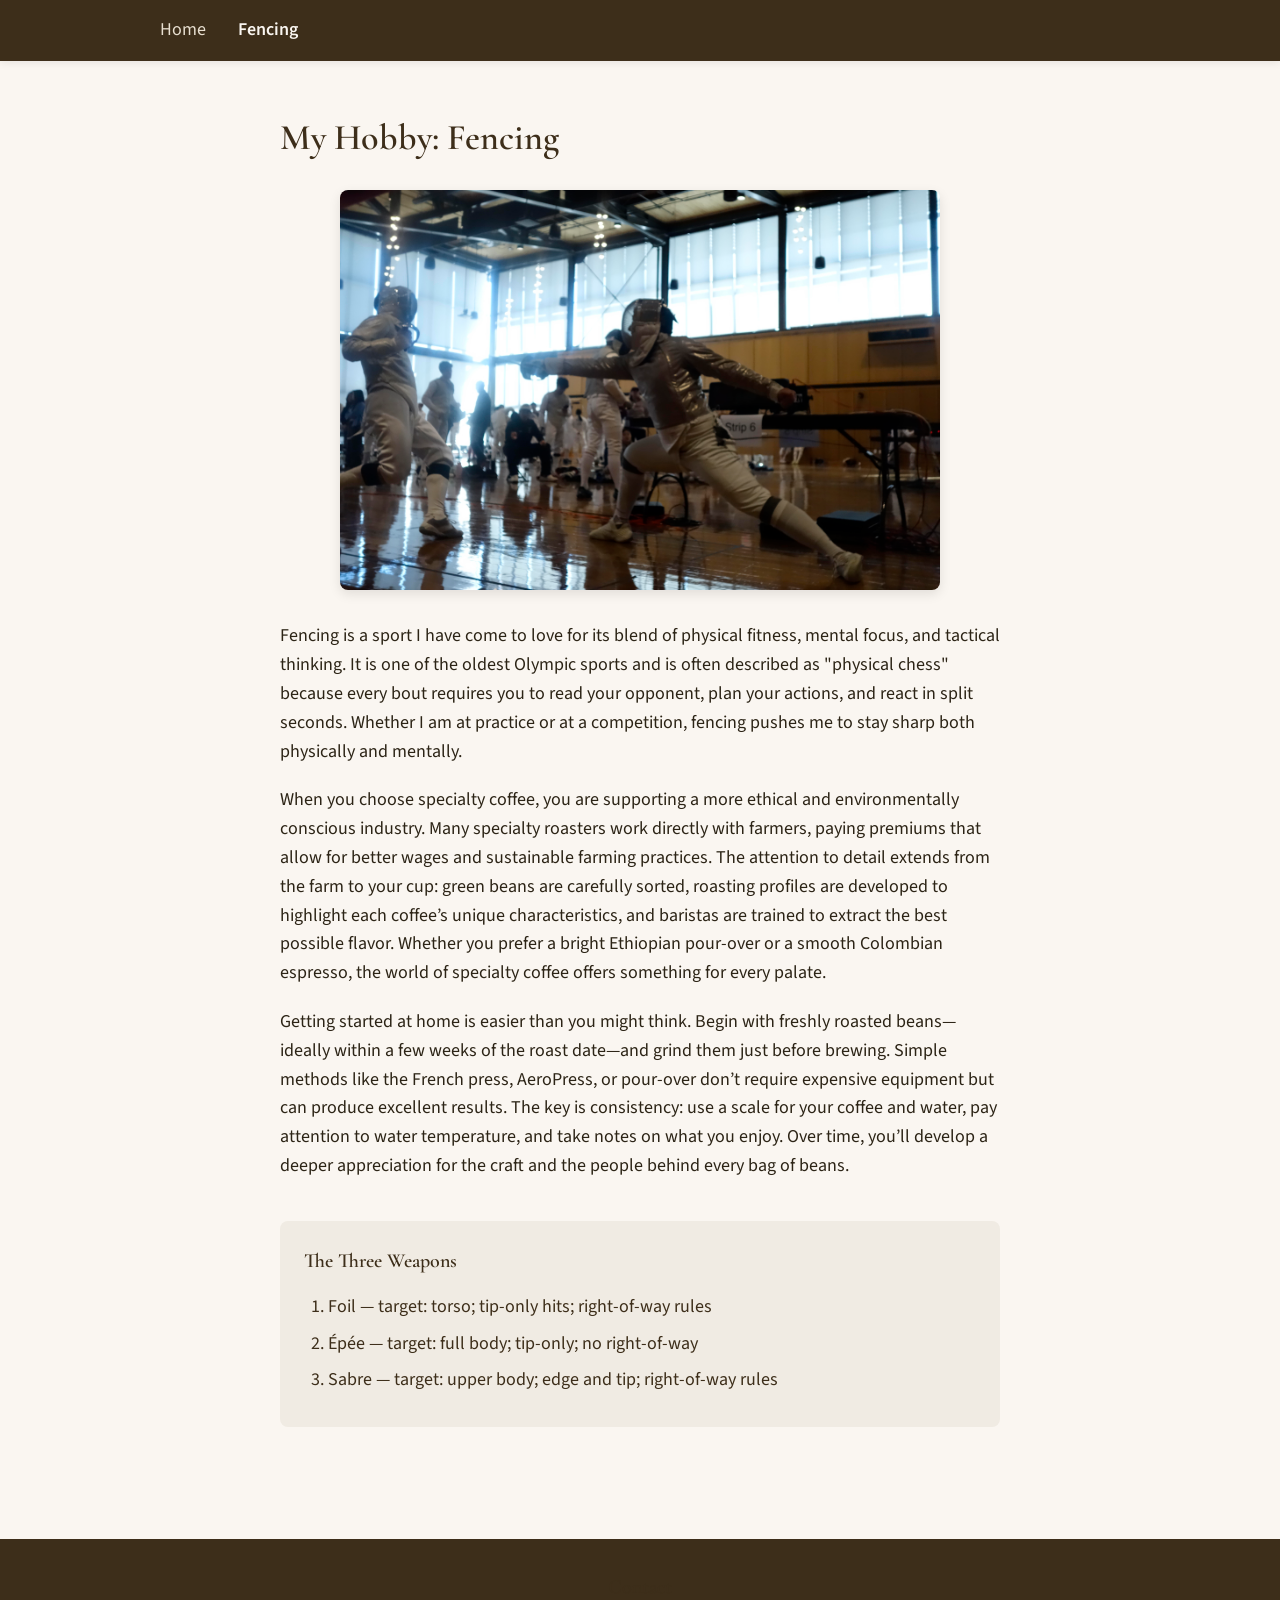
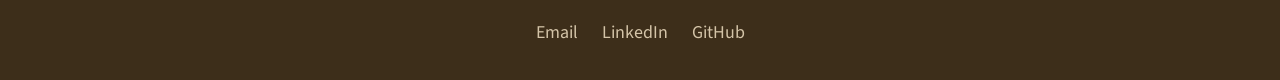
==== learn-more.html @ 463cb83d "Add files for github website" ====
<!DOCTYPE html>
<html lang="en">
<head>
  <meta charset="UTF-8">
  <meta name="viewport" content="width=device-width, initial-scale=1.0">
  <title>My Hobby: Fencing | My Website</title>
  <link rel="stylesheet" href="styles.css">
  <link rel="preconnect" href="https://fonts.googleapis.com">
  <link rel="preconnect" href="https://fonts.gstatic.com" crossorigin>
  <link href="https://fonts.googleapis.com/css2?family=Cormorant+Garamond:wght@400;600;700&family=Source+Sans+3:wght@400;500;600&display=swap" rel="stylesheet">
</head>
<body>
  <header class="site-header">
    <nav class="main-nav">
      <a href="index.html" class="nav-link">Home</a>
      <a href="learn-more.html" class="nav-link active">Fencing</a>
    </nav>
  </header>

  <main class="page-main">
    <h2 class="page-heading">My Hobby: Fencing</h2>

    <img src="unnamed.jpg" alt="Two fencers in a bout on the strip" class="content-image">

    <div class="prose">
      <p>Fencing is a sport I have come to love for its blend of physical fitness, mental focus, and tactical thinking. It is one of the oldest Olympic sports and is often described as "physical chess" because every bout requires you to read your opponent, plan your actions, and react in split seconds. Whether I am at practice or at a competition, fencing pushes me to stay sharp both physically and mentally.</p>
      <p>When you choose specialty coffee, you are supporting a more ethical and environmentally conscious industry. Many specialty roasters work directly with farmers, paying premiums that allow for better wages and sustainable farming practices. The attention to detail extends from the farm to your cup: green beans are carefully sorted, roasting profiles are developed to highlight each coffee’s unique characteristics, and baristas are trained to extract the best possible flavor. Whether you prefer a bright Ethiopian pour-over or a smooth Colombian espresso, the world of specialty coffee offers something for every palate.</p>
      <p>Getting started at home is easier than you might think. Begin with freshly roasted beans—ideally within a few weeks of the roast date—and grind them just before brewing. Simple methods like the French press, AeroPress, or pour-over don’t require expensive equipment but can produce excellent results. The key is consistency: use a scale for your coffee and water, pay attention to water temperature, and take notes on what you enjoy. Over time, you’ll develop a deeper appreciation for the craft and the people behind every bag of beans.</p>
    </div>

    <section class="list-section">
      <h3 class="list-heading">The Three Weapons</h3>
      <ol class="content-list">
        <li>Foil — target: torso; tip-only hits; right-of-way rules</li>
        <li>Épée — target: full body; tip-only; no right-of-way</li>
        <li>Sabre — target: upper body; edge and tip; right-of-way rules</li>
      </ol>
    </section>
  </main>

  <footer class="site-footer">
    <section class="contact-section">
      <h2 class="contact-heading">Contact</h2>
      <ul class="contact-links">
        <li><a href="mailto:your.email@example.com">Email</a></li>
        <li><a href="https://linkedin.com" target="_blank" rel="noopener">LinkedIn</a></li>
        <li><a href="https://github.com" target="_blank" rel="noopener">GitHub</a></li>
      </ul>
    </section>
  </footer>
</body>
</html>
---- styles.css ----
/* Custom typography */
body {
  font-family: 'Source Sans 3', sans-serif;
  font-size: 18px;
  line-height: 1.6;
  color: #2c2416;
  background-color: #faf6f1;
  margin: 0;
  padding: 0;
}

.main-heading {
  font-family: 'Cormorant Garamond', serif;
  font-weight: 700;
  font-size: clamp(2.25rem, 5vw, 3.5rem);
  color: #3d2e1a;
  margin: 0 0 0.5rem 0;
  letter-spacing: 0.02em;
}

.page-heading {
  font-family: 'Cormorant Garamond', serif;
  font-weight: 600;
  font-size: clamp(1.75rem, 4vw, 2.25rem);
  color: #3d2e1a;
  margin: 0 0 1.5rem 0;
}

h2.contact-heading,
h3.list-heading {
  font-family: 'Cormorant Garamond', serif;
  font-weight: 600;
  font-size: 1.25rem;
  color: #3d2e1a;
}

/* Cohesive color scheme */
a {
  color: #8b6914;
  text-decoration: none;
  transition: color 0.2s ease;
}

a:hover {
  color: #6b5010;
}

.nav-link.active {
  color: #6b5010;
  font-weight: 600;
}

.cta-link {
  display: inline-block;
  margin-top: 1rem;
  padding: 0.5rem 1rem;
  background-color: #8b6914;
  color: #faf6f1 !important;
  border-radius: 4px;
}

.cta-link:hover {
  background-color: #6b5010;
}

/* Layout: header and navigation */
.site-header {
  background-color: #3d2e1a;
  padding: 1rem 2rem;
  box-shadow: 0 2px 8px rgba(0, 0, 0, 0.08);
}

.main-nav {
  max-width: 960px;
  margin: 0 auto;
  display: flex;
  gap: 2rem;
}

.main-nav .nav-link {
  color: #e8dfd0;
}

.main-nav .nav-link:hover,
.main-nav .nav-link.active {
  color: #faf6f1;
}

/* Layout: main content - margins and padding */
.home-main,
.page-main {
  max-width: 720px;
  margin: 0 auto;
  padding: 3rem 2rem 4rem;
}

.home-main .tagline {
  font-family: 'Cormorant Garamond', serif;
  font-size: 1.35rem;
  color: #5c4a32;
  margin: 0 0 1.5rem 0;
}

.home-main p {
  margin: 0 0 1rem 0;
}

/* Page content spacing and alignment */
.prose {
  margin: 2rem 0;
}

.prose p {
  margin: 0 0 1.25rem 0;
  text-align: left;
}

.content-image {
  width: 100%;
  max-width: 600px;
  height: auto;
  border-radius: 8px;
  display: block;
  margin: 0 auto 2rem;
  box-shadow: 0 4px 12px rgba(0, 0, 0, 0.1);
}

.list-section {
  margin-top: 2.5rem;
  padding: 1.5rem;
  background-color: #f0ebe3;
  border-radius: 8px;
}

.list-heading {
  margin: 0 0 1rem 0;
}

.content-list {
  margin: 0;
  padding-left: 1.5rem;
  color: #3d2e1a;
}

.content-list li {
  margin-bottom: 0.5rem;
}

/* Footer and contact section */
.site-footer {
  background-color: #3d2e1a;
  color: #e8dfd0;
  padding: 2rem;
  margin-top: 3rem;
}

.contact-section {
  max-width: 960px;
  margin: 0 auto;
  text-align: center;
}

.contact-heading {
  color: #faf6f1;
  margin: 0 0 1rem 0;
}

.contact-links {
  list-style: none;
  margin: 0;
  padding: 0;
  display: flex;
  justify-content: center;
  gap: 1.5rem;
  flex-wrap: wrap;
}

.contact-links a {
  color: #d4c4a8;
}

.contact-links a:hover {
  color: #faf6f1;
}
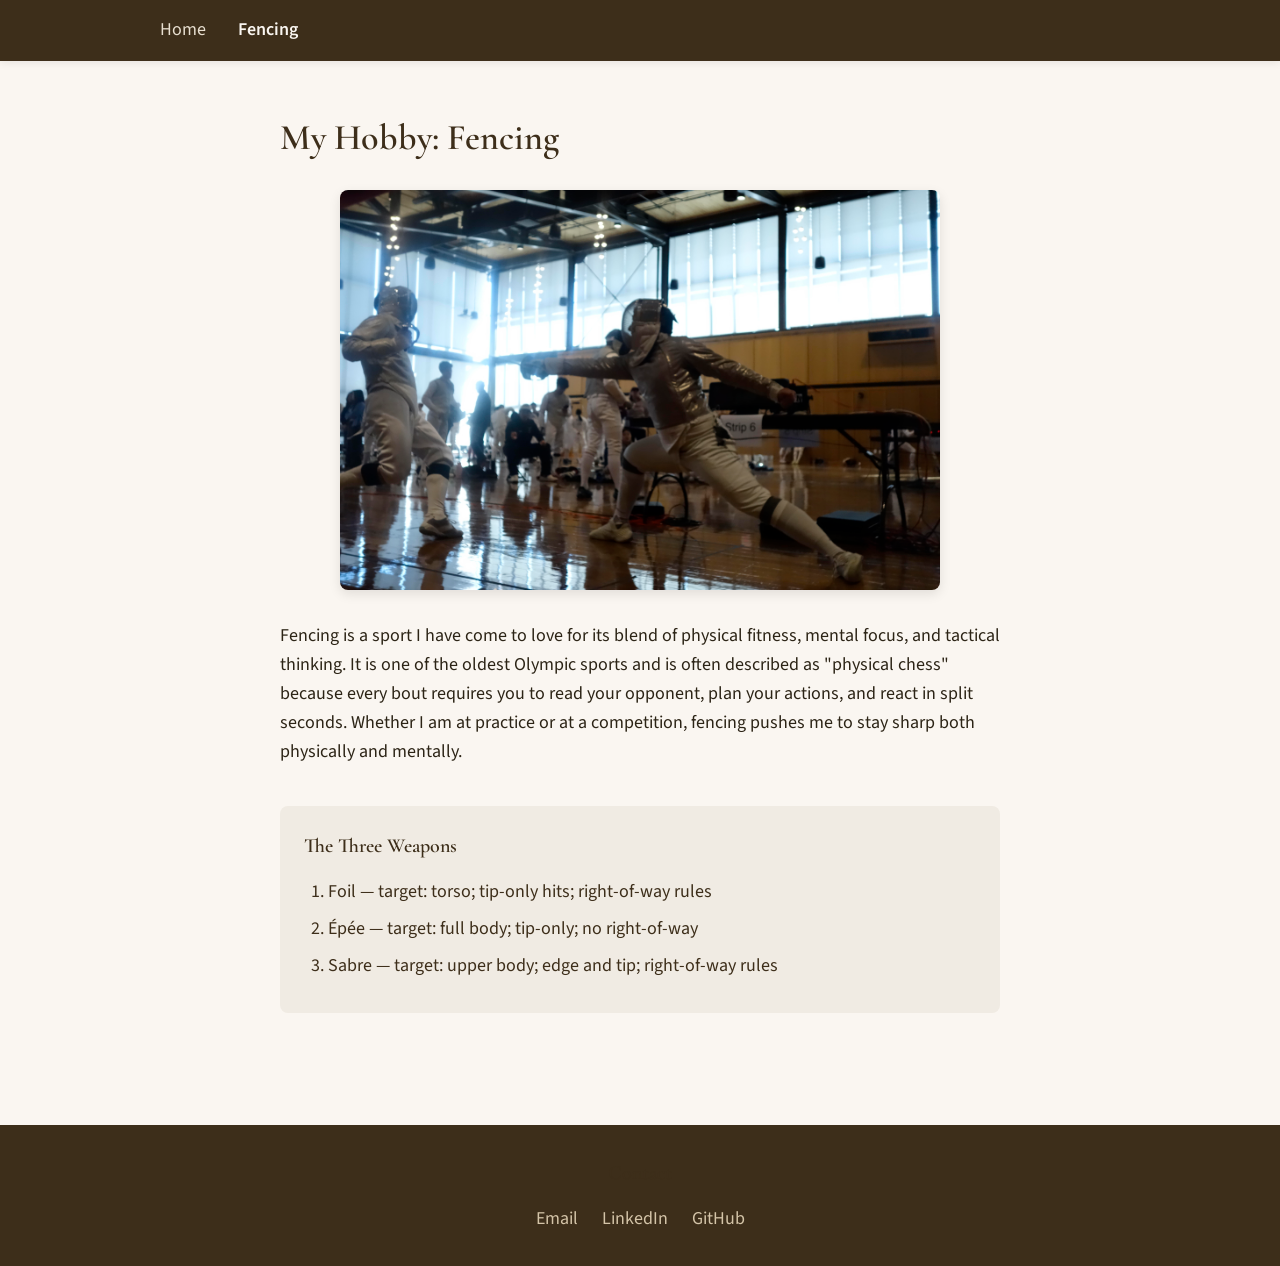
==== commit c660119d: "Learn more" ====
--- a/learn-more.html
+++ b/learn-more.html
@@ -24,8 +24,6 @@
 
     <div class="prose">
       <p>Fencing is a sport I have come to love for its blend of physical fitness, mental focus, and tactical thinking. It is one of the oldest Olympic sports and is often described as "physical chess" because every bout requires you to read your opponent, plan your actions, and react in split seconds. Whether I am at practice or at a competition, fencing pushes me to stay sharp both physically and mentally.</p>
-      <p>When you choose specialty coffee, you are supporting a more ethical and environmentally conscious industry. Many specialty roasters work directly with farmers, paying premiums that allow for better wages and sustainable farming practices. The attention to detail extends from the farm to your cup: green beans are carefully sorted, roasting profiles are developed to highlight each coffee’s unique characteristics, and baristas are trained to extract the best possible flavor. Whether you prefer a bright Ethiopian pour-over or a smooth Colombian espresso, the world of specialty coffee offers something for every palate.</p>
-      <p>Getting started at home is easier than you might think. Begin with freshly roasted beans—ideally within a few weeks of the roast date—and grind them just before brewing. Simple methods like the French press, AeroPress, or pour-over don’t require expensive equipment but can produce excellent results. The key is consistency: use a scale for your coffee and water, pay attention to water temperature, and take notes on what you enjoy. Over time, you’ll develop a deeper appreciation for the craft and the people behind every bag of beans.</p>
     </div>
 
     <section class="list-section">
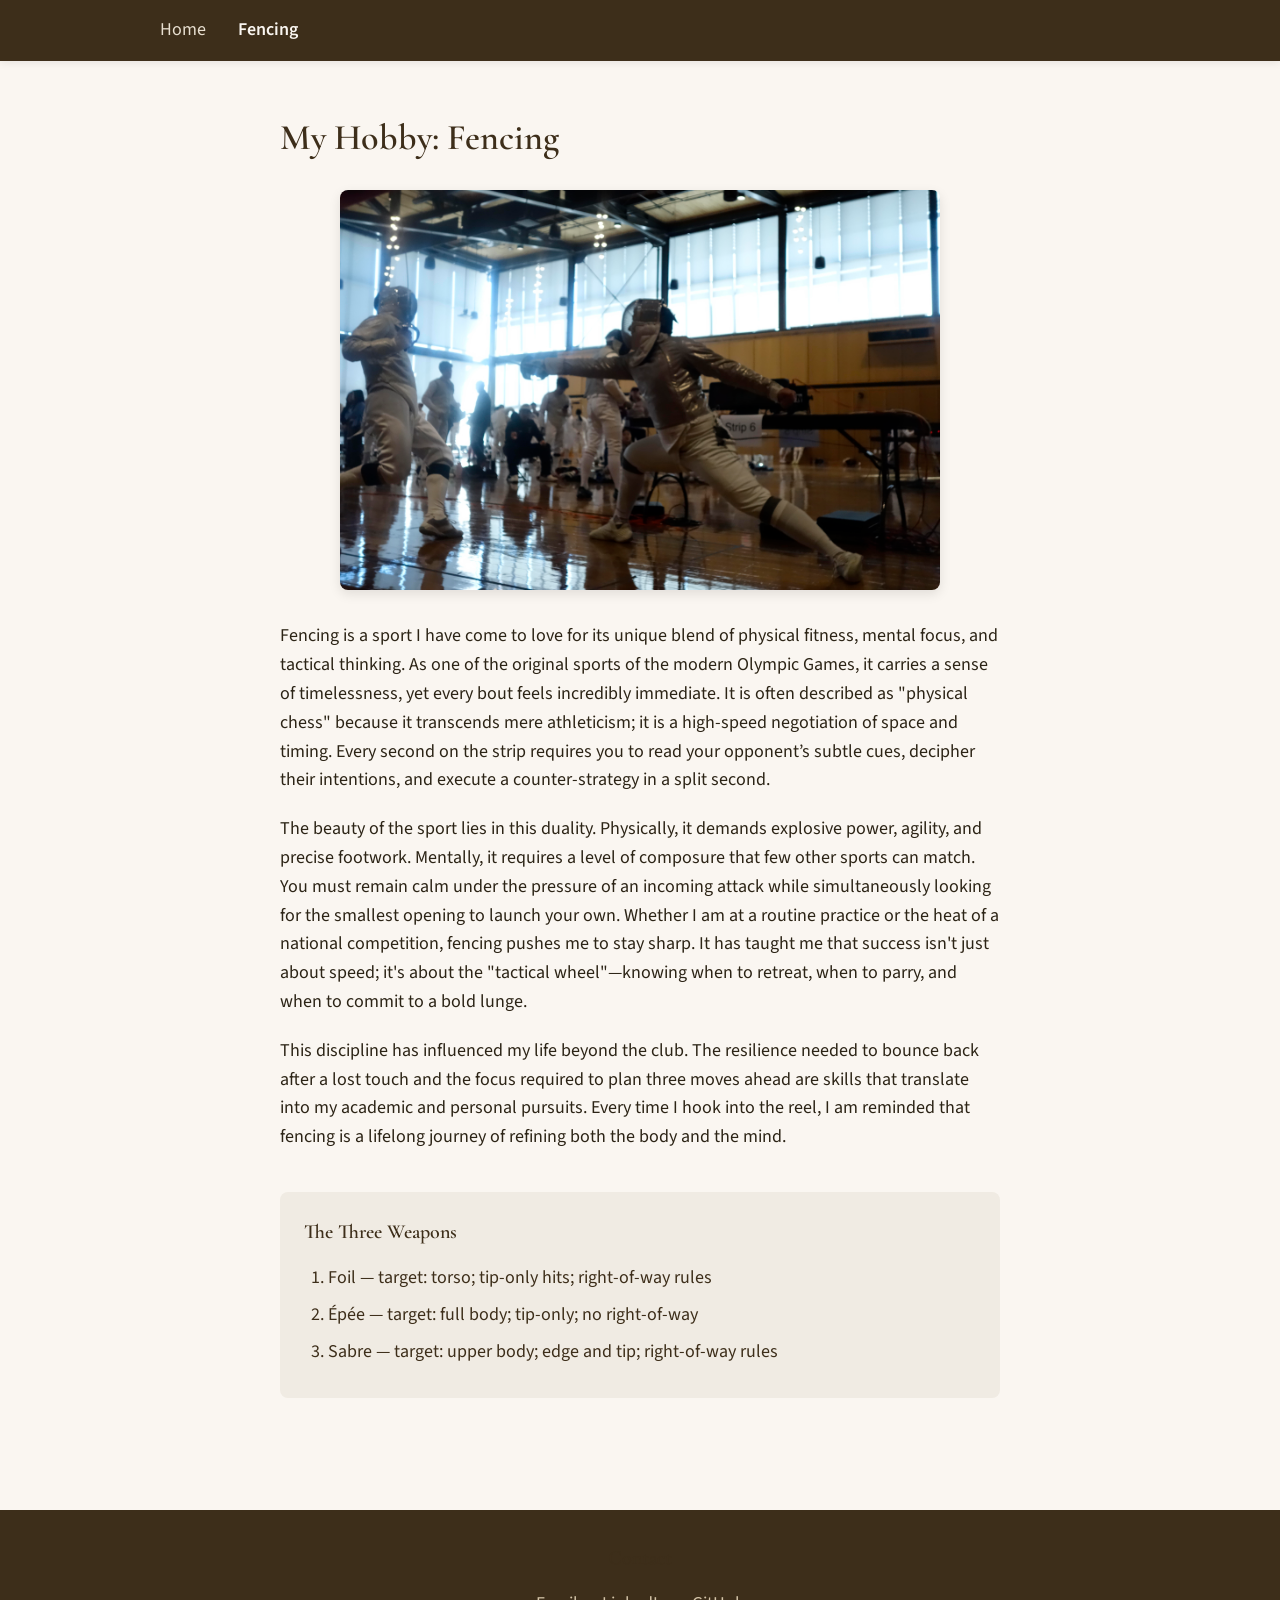
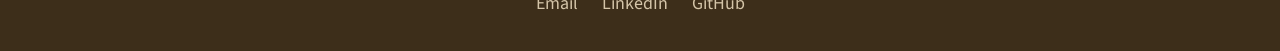
==== commit ac365a47: "Expanded fencing" ====
--- a/learn-more.html
+++ b/learn-more.html
@@ -23,7 +23,9 @@
     <img src="unnamed.jpg" alt="Two fencers in a bout on the strip" class="content-image">
 
     <div class="prose">
-      <p>Fencing is a sport I have come to love for its blend of physical fitness, mental focus, and tactical thinking. It is one of the oldest Olympic sports and is often described as "physical chess" because every bout requires you to read your opponent, plan your actions, and react in split seconds. Whether I am at practice or at a competition, fencing pushes me to stay sharp both physically and mentally.</p>
+      <p>Fencing is a sport I have come to love for its unique blend of physical fitness, mental focus, and tactical thinking. As one of the original sports of the modern Olympic Games, it carries a sense of timelessness, yet every bout feels incredibly immediate. It is often described as "physical chess" because it transcends mere athleticism; it is a high-speed negotiation of space and timing. Every second on the strip requires you to read your opponent’s subtle cues, decipher their intentions, and execute a counter-strategy in a split second.</p>
+      <p>The beauty of the sport lies in this duality. Physically, it demands explosive power, agility, and precise footwork. Mentally, it requires a level of composure that few other sports can match. You must remain calm under the pressure of an incoming attack while simultaneously looking for the smallest opening to launch your own. Whether I am at a routine practice or the heat of a national competition, fencing pushes me to stay sharp. It has taught me that success isn't just about speed; it's about the "tactical wheel"—knowing when to retreat, when to parry, and when to commit to a bold lunge.</p>
+      <p>This discipline has influenced my life beyond the club. The resilience needed to bounce back after a lost touch and the focus required to plan three moves ahead are skills that translate into my academic and personal pursuits. Every time I hook into the reel, I am reminded that fencing is a lifelong journey of refining both the body and the mind.</p>
     </div>
 
     <section class="list-section">
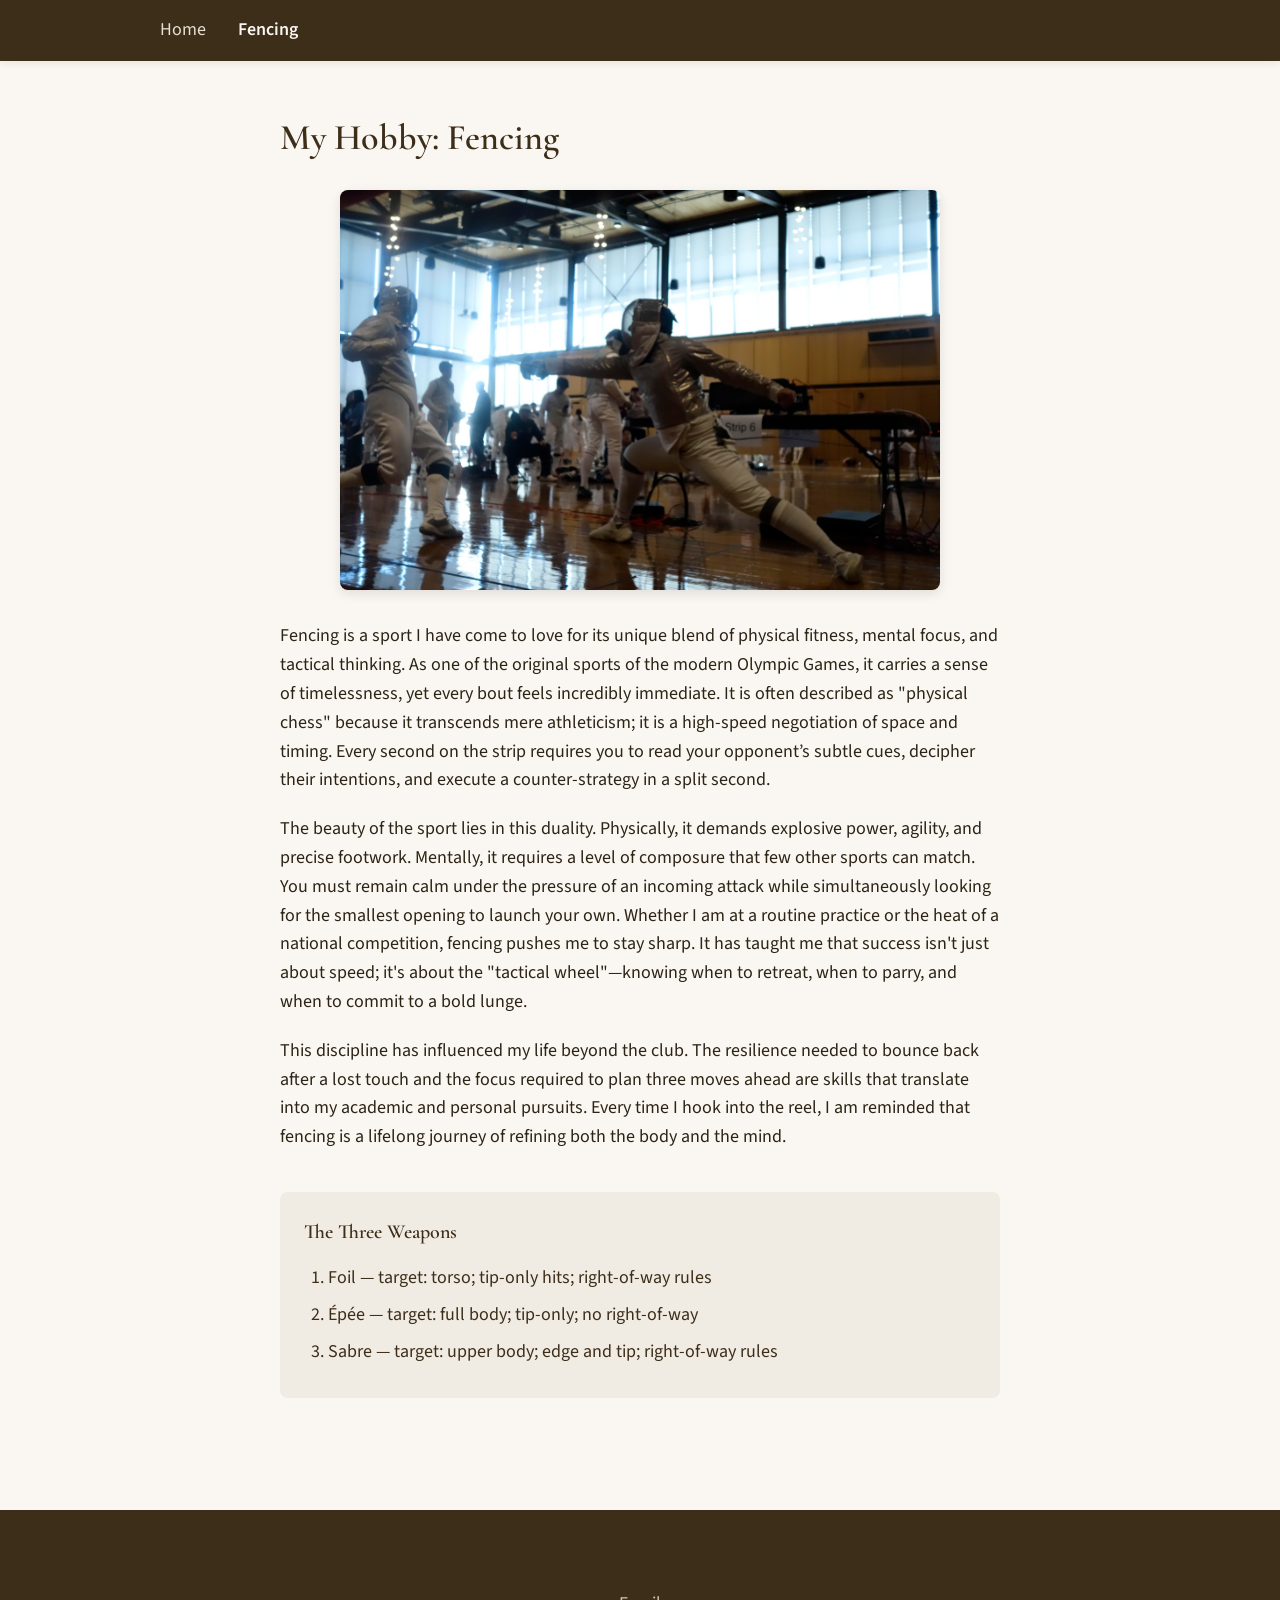
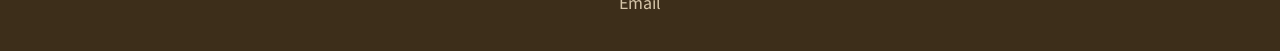
==== commit 632ab08a: "Finallearn" ====
--- a/learn-more.html
+++ b/learn-more.html
@@ -42,9 +42,7 @@
     <section class="contact-section">
       <h2 class="contact-heading">Contact</h2>
       <ul class="contact-links">
-        <li><a href="mailto:your.email@example.com">Email</a></li>
-        <li><a href="https://linkedin.com" target="_blank" rel="noopener">LinkedIn</a></li>
-        <li><a href="https://github.com" target="_blank" rel="noopener">GitHub</a></li>
+        <li><a href="mailto:ekamhbhatia@gmail.com">Email</a></li>
       </ul>
     </section>
   </footer>
